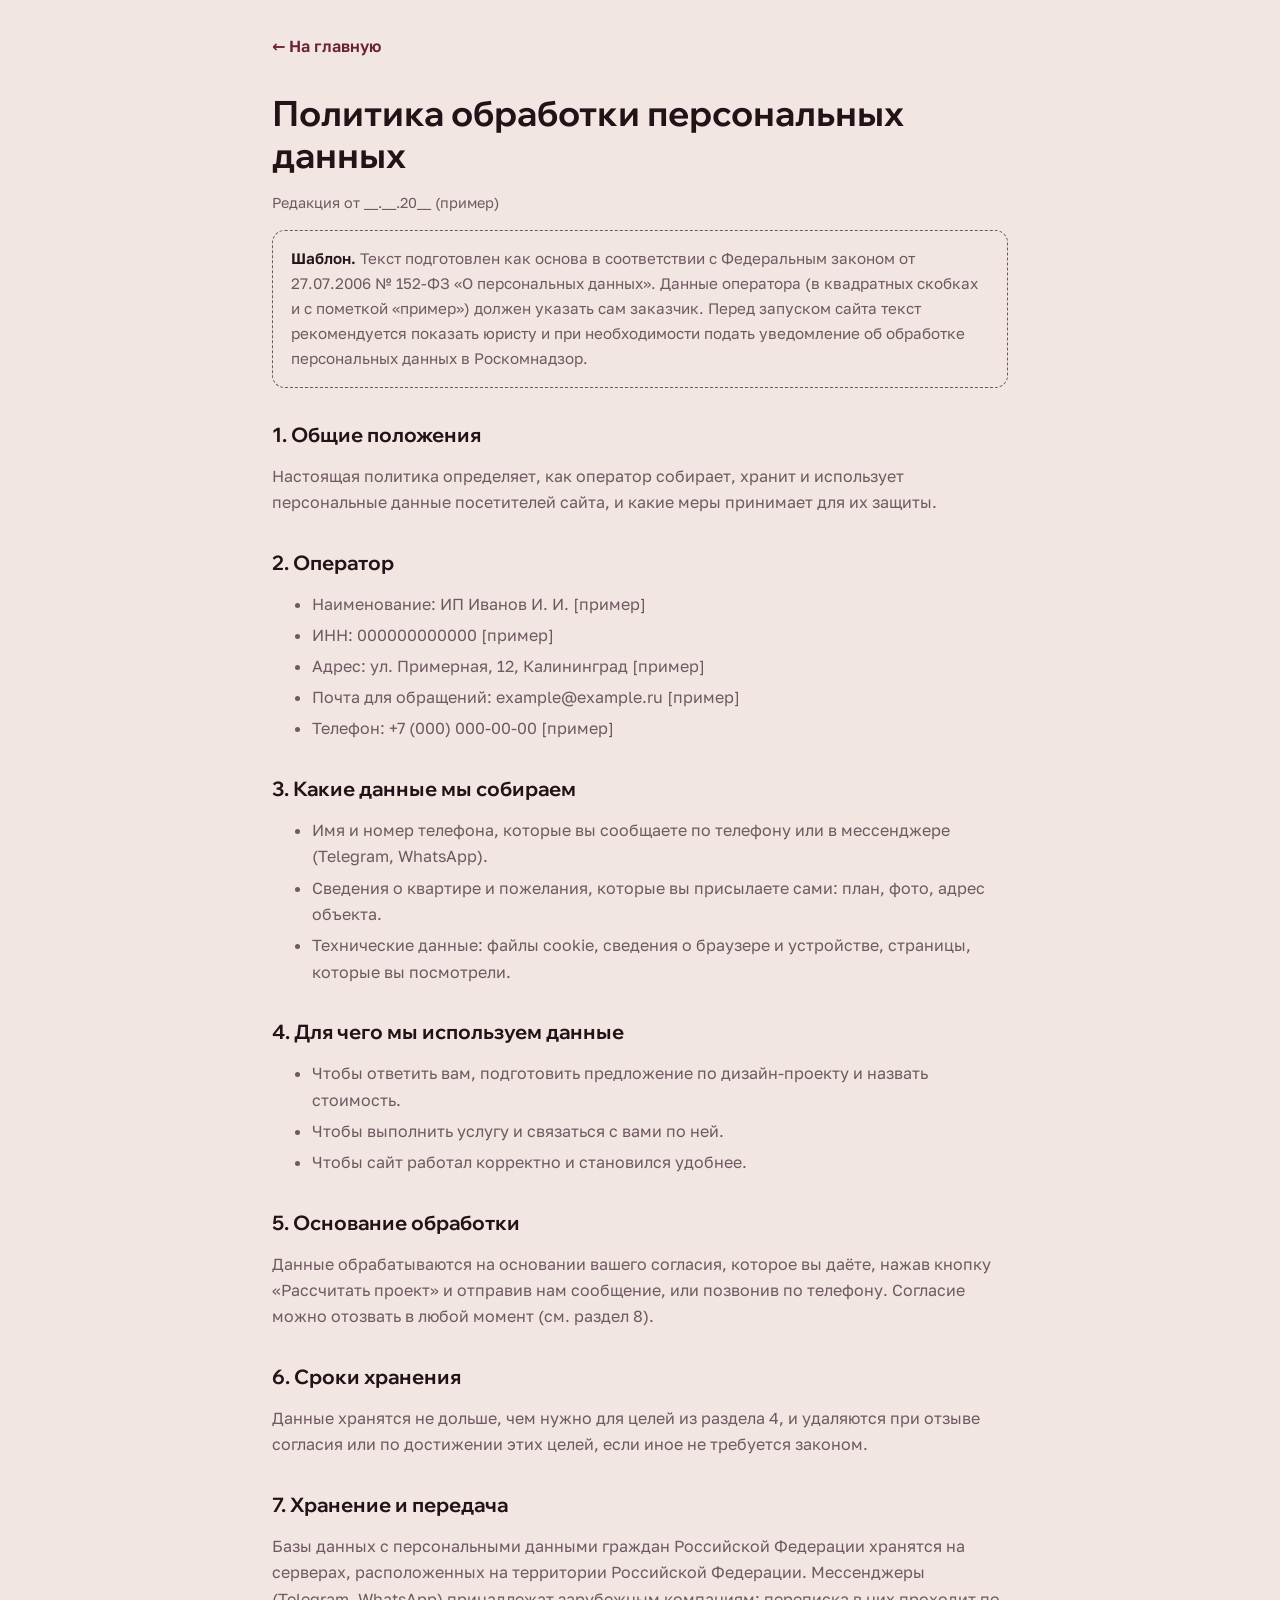
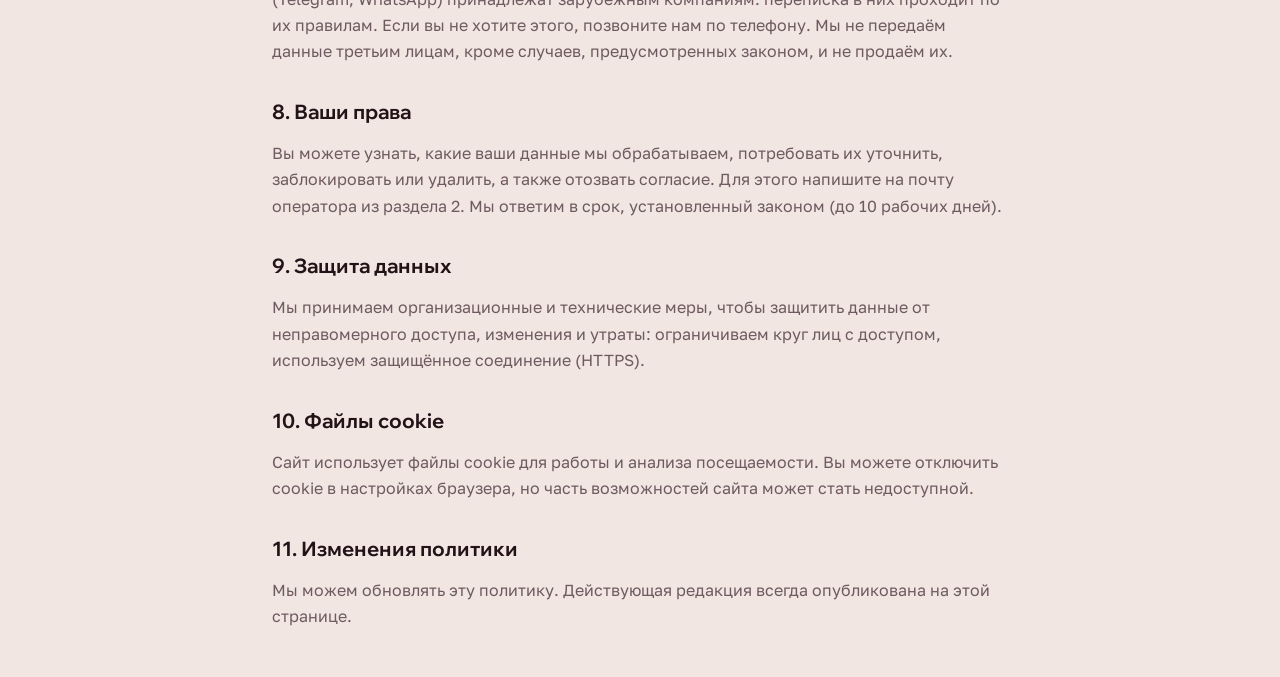
==== policy.html @ 2cf167ed "Первая публикация: дизайн интерьера, бургунди" ====
<!doctype html>
<html lang="ru">
<head>
<meta charset="utf-8">
<meta name="viewport" content="width=device-width, initial-scale=1, viewport-fit=cover">
<meta name="robots" content="noindex">
<title>Политика обработки персональных данных · Студия «Контур»</title>
<link rel="stylesheet" href="assets/fonts/fonts.css">
<style>
  :root { --canvas: #f1e6e2; --surface: #fbf6f4; --ink: #231318; --soft: #6e5a60; --accent: #6a2138; }
  * { box-sizing: border-box; }
  html { -webkit-text-size-adjust: 100%; }
  body { margin: 0; background: var(--canvas); color: var(--ink); font: 1rem/1.65 "Golos Text", "Segoe UI", system-ui, sans-serif;
    padding: max(1.5rem, env(safe-area-inset-top)) max(1.25rem, env(safe-area-inset-right)) max(2rem, env(safe-area-inset-bottom)) max(1.25rem, env(safe-area-inset-left)); }
  main { max-width: 46rem; margin: 0 auto; }
  h1, h2 { font-family: "Wix Madefor Display", "Arial Black", system-ui, sans-serif; line-height: 1.2; }
  h1 { font-size: clamp(1.5rem, 5vw, 2.2rem); margin: 1.5rem 0 .5rem; }
  h2 { font-size: clamp(1.05rem, 3vw, 1.25rem); margin: 2.2rem 0 .6rem; }
  p, li { color: var(--soft); } li { margin: .3em 0; }
  b, strong { color: var(--ink); font-weight: 600; }
  a { color: var(--ink); text-underline-offset: .2em; }
  .back { display: inline-flex; align-items: center; min-height: 44px; font-weight: 600; text-decoration: none; color: var(--accent); }
  .note { padding: 1em 1.2em; border: 1px dashed var(--soft); border-radius: .8rem; color: var(--soft); font-size: .95rem; }
  .date { font-size: .9rem; }
</style>
</head>
<body>
<main>
  <a class="back" href="index.html">← На главную</a>
  <h1>Политика обработки персональных данных</h1>
  <p class="date">Редакция от __.__.20__ (пример)</p>
  <p class="note"><b>Шаблон.</b> Текст подготовлен как основа в соответствии с Федеральным законом от 27.07.2006 № 152-ФЗ «О персональных данных». Данные оператора (в квадратных скобках и с пометкой «пример») должен указать сам заказчик. Перед запуском сайта текст рекомендуется показать юристу и при необходимости подать уведомление об обработке персональных данных в Роскомнадзор.</p>

  <h2>1. Общие положения</h2>
  <p>Настоящая политика определяет, как оператор собирает, хранит и использует персональные данные посетителей сайта, и какие меры принимает для их защиты.</p>

  <h2>2. Оператор</h2>
  <ul>
    <li>Наименование: ИП Иванов И. И. [пример]</li>
    <li>ИНН: 000000000000 [пример]</li>
    <li>Адрес: ул. Примерная, 12, Калининград [пример]</li>
    <li>Почта для обращений: example@example.ru [пример]</li>
    <li>Телефон: +7 (000) 000-00-00 [пример]</li>
  </ul>

  <h2>3. Какие данные мы собираем</h2>
  <ul>
    <li>Имя и номер телефона, которые вы сообщаете по телефону или в мессенджере (Telegram, WhatsApp).</li>
    <li>Сведения о квартире и пожелания, которые вы присылаете сами: план, фото, адрес объекта.</li>
    <li>Технические данные: файлы cookie, сведения о браузере и устройстве, страницы, которые вы посмотрели.</li>
  </ul>

  <h2>4. Для чего мы используем данные</h2>
  <ul>
    <li>Чтобы ответить вам, подготовить предложение по дизайн-проекту и назвать стоимость.</li>
    <li>Чтобы выполнить услугу и связаться с вами по ней.</li>
    <li>Чтобы сайт работал корректно и становился удобнее.</li>
  </ul>

  <h2>5. Основание обработки</h2>
  <p>Данные обрабатываются на основании вашего согласия, которое вы даёте, нажав кнопку «Рассчитать проект» и отправив нам сообщение, или позвонив по телефону. Согласие можно отозвать в любой момент (см. раздел 8).</p>

  <h2>6. Сроки хранения</h2>
  <p>Данные хранятся не дольше, чем нужно для целей из раздела 4, и удаляются при отзыве согласия или по достижении этих целей, если иное не требуется законом.</p>

  <h2>7. Хранение и передача</h2>
  <p>Базы данных с персональными данными граждан Российской Федерации хранятся на серверах, расположенных на территории Российской Федерации. Мессенджеры (Telegram, WhatsApp) принадлежат зарубежным компаниям: переписка в них проходит по их правилам. Если вы не хотите этого, позвоните нам по телефону. Мы не передаём данные третьим лицам, кроме случаев, предусмотренных законом, и не продаём их.</p>

  <h2>8. Ваши права</h2>
  <p>Вы можете узнать, какие ваши данные мы обрабатываем, потребовать их уточнить, заблокировать или удалить, а также отозвать согласие. Для этого напишите на почту оператора из раздела 2. Мы ответим в срок, установленный законом (до 10 рабочих дней).</p>

  <h2>9. Защита данных</h2>
  <p>Мы принимаем организационные и технические меры, чтобы защитить данные от неправомерного доступа, изменения и утраты: ограничиваем круг лиц с доступом, используем защищённое соединение (HTTPS).</p>

  <h2>10. Файлы cookie</h2>
  <p>Сайт использует файлы cookie для работы и анализа посещаемости. Вы можете отключить cookie в настройках браузера, но часть возможностей сайта может стать недоступной.</p>

  <h2>11. Изменения политики</h2>
  <p>Мы можем обновлять эту политику. Действующая редакция всегда опубликована на этой странице.</p>
</main>
</body>
</html>
---- assets/fonts/fonts.css ----
/* Шрифты локально: переменные woff2 (кириллица + латиница) с Google Fonts, лицензия SIL OFL. В Тильде этот файл не нужен: пара выбирается в настройках сайта. */
@font-face { font-family: "Golos Text"; font-style: normal; font-weight: 400 600; font-display: swap; src: url("golostext-cyrillic.woff2") format("woff2"); unicode-range: U+0301, U+0400-045F, U+0490-0491, U+04B0-04B1, U+2116; }
@font-face { font-family: "Golos Text"; font-style: normal; font-weight: 400 600; font-display: swap; src: url("golostext-latin.woff2") format("woff2"); unicode-range: U+0000-00FF, U+0131, U+0152-0153, U+02BB-02BC, U+02C6, U+02DA, U+02DC, U+0304, U+0308, U+0329, U+2000-206F, U+20AC, U+2122, U+2191, U+2193, U+2212, U+2215, U+FEFF, U+FFFD; }
@font-face { font-family: "Wix Madefor Display"; font-style: normal; font-weight: 600 700; font-display: swap; src: url("wixmadefordisplay-cyrillic.woff2") format("woff2"); unicode-range: U+0301, U+0400-045F, U+0490-0491, U+04B0-04B1, U+2116; }
@font-face { font-family: "Wix Madefor Display"; font-style: normal; font-weight: 600 700; font-display: swap; src: url("wixmadefordisplay-latin.woff2") format("woff2"); unicode-range: U+0000-00FF, U+0131, U+0152-0153, U+02BB-02BC, U+02C6, U+02DA, U+02DC, U+0304, U+0308, U+0329, U+2000-206F, U+20AC, U+2122, U+2191, U+2193, U+2212, U+2215, U+FEFF, U+FFFD; }
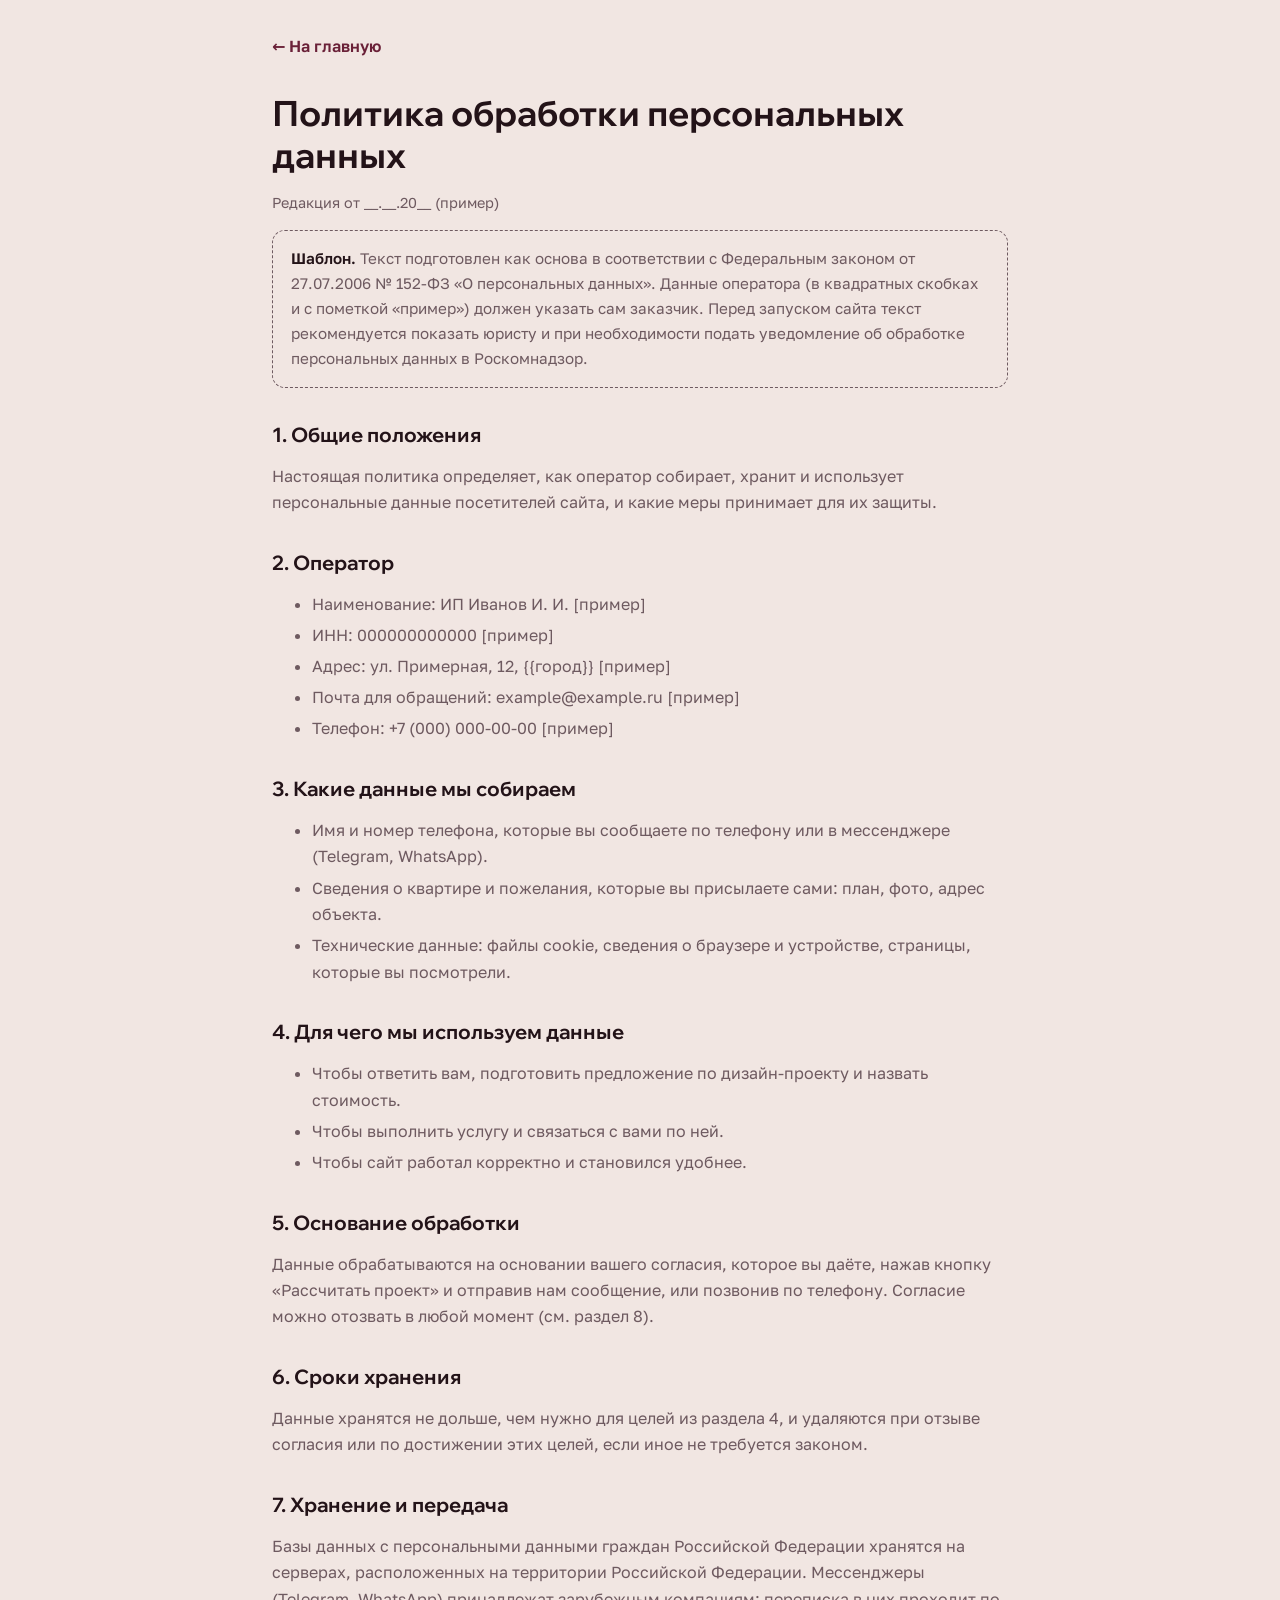
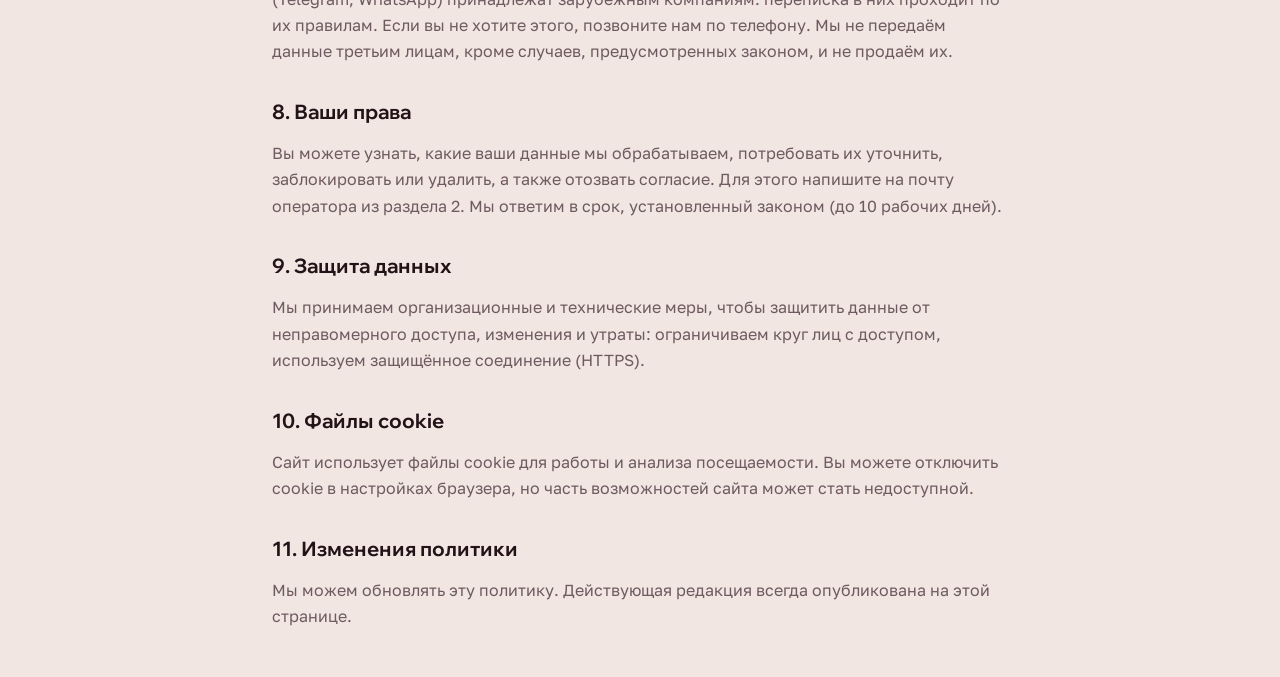
==== commit b0797df7: "Телефон: текст первого экрана ниже, подсказка скрыта" ====
--- a/policy.html
+++ b/policy.html
@@ -38,7 +38,7 @@
   <ul>
     <li>Наименование: ИП Иванов И. И. [пример]</li>
     <li>ИНН: 000000000000 [пример]</li>
-    <li>Адрес: ул. Примерная, 12, Калининград [пример]</li>
+    <li>Адрес: ул. Примерная, 12, {{город}} [пример]</li>
     <li>Почта для обращений: example@example.ru [пример]</li>
     <li>Телефон: +7 (000) 000-00-00 [пример]</li>
   </ul>
